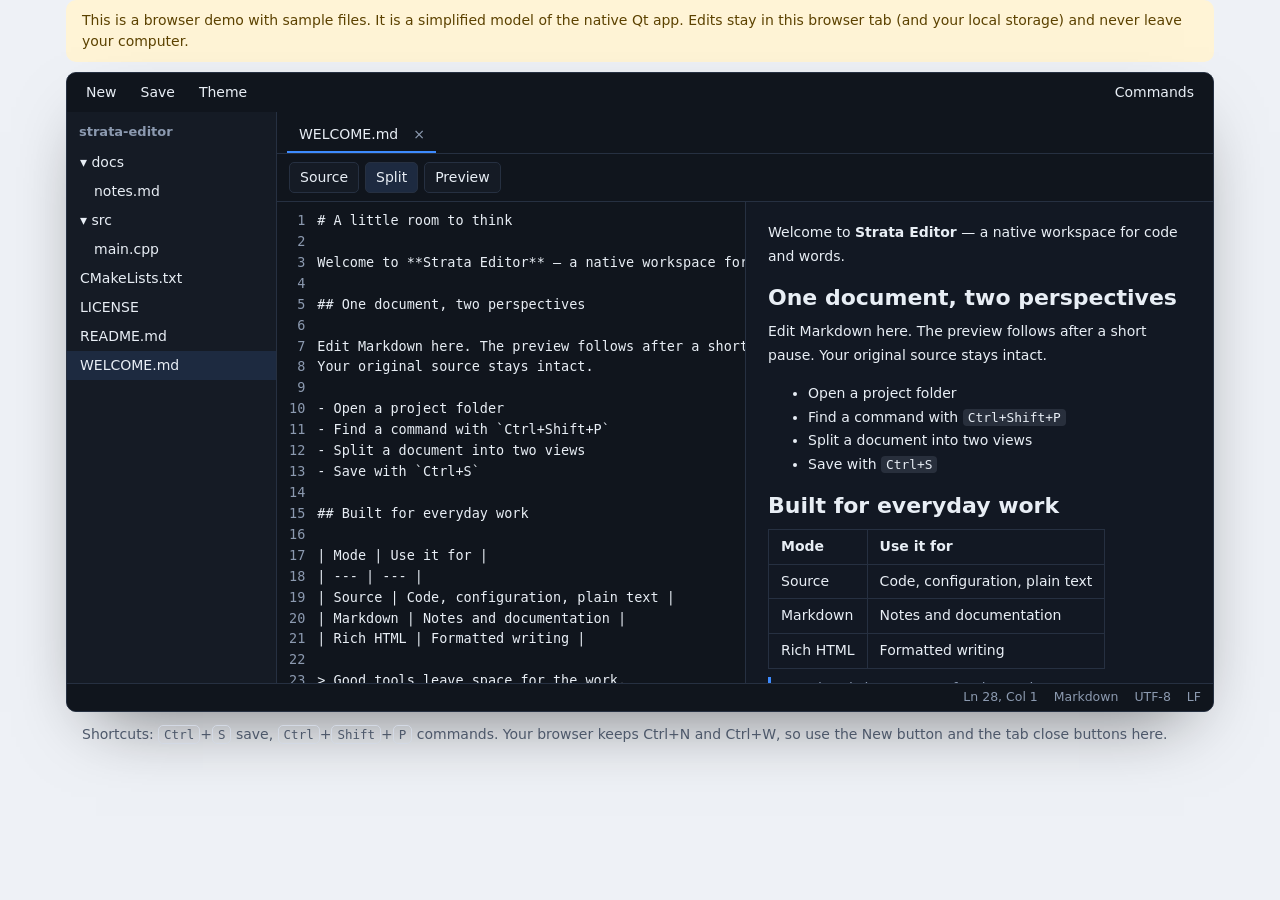
==== docs/embed/index.html @ 914ee6f6 "Run the live demo in the hero and remove the separate demo page The interactive sample-data demo now" ====
<!doctype html>
<html lang="en">
  <head>
    <meta charset="utf-8" />
    <meta name="robots" content="noindex" />
    <meta name="viewport" content="width=device-width, initial-scale=1" />
    <title>Try Strata Editor: Interactive Markdown Editor Demo</title>
    <meta
      name="description"
      content="Try a Strata Editor workspace in your browser: a project explorer, Markdown source, split view with live preview, tabs and a command palette, using sample files."
    />
    <style>
      :root {
        color-scheme: light dark;
        --page: #eef1f6;
        --ink: #18212d;
        --muted: #4d586a;
        --blue: #2f5fd0;
        --on-blue: #fff;
        --line: #d3d9e4;
        --warn-bg: #fff4d6;
        --warn-ink: #5c4200;
        font-family: Inter, "Segoe UI", system-ui, sans-serif;
        background: var(--page);
        color: var(--ink);
      }
      @media (prefers-color-scheme: dark) {
        :root {
          --page: #0c1016;
          --ink: #e8eef5;
          --muted: #a3afc0;
          --blue: #7aa2ff;
          --on-blue: #0c1016;
          --line: #263041;
          --warn-bg: #2d2610;
          --warn-ink: #f4d98a;
        }
      }
      * {
        box-sizing: border-box;
      }
      body {
        margin: 0;
        line-height: 1.5;
      }
      a {
        color: var(--blue);
      }
      .top {
        max-width: 1180px;
        margin: 0 auto;
        padding: 14px 16px 6px;
        display: flex;
        flex-wrap: wrap;
        gap: 8px 20px;
        justify-content: space-between;
        align-items: center;
      }
      .top nav {
        display: flex;
        gap: 16px;
        font-size: 15px;
      }
      .notice {
        max-width: 1148px;
        margin: 0 auto 10px;
        padding: 10px 16px;
        border-radius: 10px;
        background: var(--warn-bg);
        color: var(--warn-ink);
        font-size: 14px;
      }
      h1 {
        max-width: 1180px;
        margin: 6px auto 4px;
        padding: 0 16px;
        font-size: clamp(24px, 3.5vw, 34px);
        letter-spacing: -0.02em;
      }
      .lede {
        max-width: 1180px;
        margin: 0 auto 12px;
        padding: 0 16px;
        color: var(--muted);
      }

      /* The window */
      .app {
        --bg: #10151d;
        --panel: #151b25;
        --ink2: #e8eef5;
        --dim: #8c9ab0;
        --edge: #263041;
        --accent: #3d8bff;
        --sel: #1d2a40;
        --code: #6bd1a5;
        --head: #4aa3ff;
        --bold: #f0b45a;
        --prev-bg: #121823;
        --prev-ink: #e8eef5;
        max-width: 1148px;
        margin: 0 16px;
        margin-inline: auto;
        height: min(640px, 78vh);
        min-height: 460px;
        display: grid;
        grid-template-rows: auto minmax(0, 1fr) auto;
        background: var(--bg);
        color: var(--ink2);
        border: 1px solid var(--edge);
        border-radius: 10px;
        overflow: hidden;
        box-shadow: 0 30px 70px -30px rgba(0, 0, 0, 0.55);
        font-size: 14px;
      }
      @media (max-width: 1180px) {
        .app {
          margin-inline: 16px;
        }
      }
      .app.light {
        --bg: #e8eef5;
        --panel: #f4f7fb;
        --ink2: #18212d;
        --dim: #5d6a7d;
        --edge: #c8d1de;
        --accent: #2f6fd6;
        --sel: #d6e4f8;
        --code: #0c7a52;
        --head: #1458b8;
        --bold: #8a5200;
        --prev-bg: #fff;
        --prev-ink: #18212d;
      }
      .menu,
      .tool {
        display: flex;
        flex-wrap: wrap;
        gap: 2px;
        padding: 4px 8px;
        background: var(--bg);
      }
      .tool {
        border-bottom: 1px solid var(--edge);
        padding: 6px 12px;
      }
      .app button {
        font: inherit;
        color: inherit;
        background: transparent;
        border: 1px solid transparent;
        border-radius: 5px;
        padding: 4px 10px;
        cursor: pointer;
      }
      .app button:hover {
        background: var(--sel);
      }
      .app button[aria-pressed="true"] {
        background: var(--sel);
        border-color: var(--edge);
      }
      .grow {
        margin-left: auto;
      }
      .body {
        display: grid;
        grid-template-columns: 210px minmax(0, 1fr);
        min-height: 0;
      }
      @media (max-width: 700px) {
        .body {
          grid-template-columns: 120px minmax(0, 1fr);
        }
      }
      .side {
        background: var(--panel);
        border-right: 1px solid var(--edge);
        overflow: auto;
        padding: 6px 0;
      }
      .side h2 {
        margin: 4px 12px 6px;
        font-size: 13px;
        font-weight: 600;
        color: var(--dim);
      }
      .side ul {
        list-style: none;
        margin: 0;
        padding: 0;
      }
      .side li button {
        display: block;
        width: 100%;
        text-align: left;
        border-radius: 0;
        padding: 3px 12px 3px calc(12px + var(--d, 0) * 14px);
        white-space: nowrap;
        overflow: hidden;
        text-overflow: ellipsis;
      }
      .side li button.on {
        background: var(--sel);
      }
      .main {
        display: grid;
        grid-template-rows: auto auto minmax(0, 1fr);
        min-width: 0;
        min-height: 0;
      }
      .tabs {
        display: flex;
        gap: 2px;
        padding: 6px 10px 0;
        overflow-x: auto;
        border-bottom: 1px solid var(--edge);
      }
      .tab {
        display: flex;
        align-items: center;
        gap: 8px;
        padding: 6px 4px 6px 12px;
        border-bottom: 2px solid transparent;
        color: var(--dim);
        white-space: nowrap;
      }
      .tab.on {
        color: var(--ink2);
        border-bottom-color: var(--accent);
      }
      .tab button.x {
        padding: 0 6px;
        line-height: 1.3;
        color: var(--dim);
      }
      .tab .name {
        background: none;
        border: 0;
        padding: 0;
      }
      .modes {
        display: flex;
        gap: 6px;
        padding: 8px 12px;
      }
      .modes button {
        border-color: var(--edge);
        background: var(--panel);
      }
      .panes {
        display: grid;
        min-height: 0;
        border-top: 1px solid var(--edge);
      }
      .panes.split {
        grid-template-columns: 1fr 1fr;
      }
      .panes > * {
        min-width: 0;
        min-height: 0;
      }
      .ed {
        display: grid;
        grid-template-columns: auto minmax(0, 1fr);
        background: var(--bg);
        min-height: 0;
        overflow: hidden;
      }
      .gut {
        padding: 8px 8px 8px 12px;
        text-align: right;
        color: var(--dim);
        font: 13.5px/1.55 ui-monospace, "SF Mono", Menlo, Consolas, monospace;
        overflow: hidden;
        user-select: none;
        white-space: pre;
      }
      .ed textarea {
        width: 100%;
        height: 100%;
        resize: none;
        border: 0;
        outline: 0;
        padding: 8px 12px 8px 4px;
        background: transparent;
        color: var(--ink2);
        font: 13.5px/1.55 ui-monospace, "SF Mono", Menlo, Consolas, monospace;
        tab-size: 4;
        white-space: pre;
        overflow: auto;
      }
      .prev {
        background: var(--prev-bg);
        color: var(--prev-ink);
        overflow: auto;
        padding: 12px 22px 24px;
        border-left: 1px solid var(--edge);
        line-height: 1.7;
      }
      .panes:not(.split) .prev {
        border-left: 0;
      }
      .prev h1,
      .prev h2,
      .prev h3 {
        max-width: none;
        margin: 0.7em 0 0.4em;
        padding: 0;
        line-height: 1.25;
        letter-spacing: 0;
      }
      .prev h1 {
        font-size: 28px;
      }
      .prev h2 {
        font-size: 22px;
      }
      .prev h3 {
        font-size: 18px;
      }
      .prev p {
        margin: 0.5em 0;
      }
      .prev code {
        font-family: ui-monospace, Menlo, Consolas, monospace;
        background: rgba(128, 140, 160, 0.2);
        padding: 1px 5px;
        border-radius: 4px;
        font-size: 0.92em;
      }
      .prev pre {
        background: rgba(128, 140, 160, 0.16);
        padding: 10px 12px;
        border-radius: 6px;
        overflow: auto;
      }
      .prev pre code {
        background: none;
        padding: 0;
      }
      .prev blockquote {
        margin: 0.6em 0;
        padding: 0 14px;
        border-left: 3px solid var(--accent);
        color: var(--dim);
      }
      .prev table {
        border-collapse: collapse;
        margin: 0.6em 0;
      }
      .prev th,
      .prev td {
        border: 1px solid var(--edge);
        padding: 5px 12px;
        text-align: left;
      }
      .status {
        display: flex;
        gap: 16px;
        justify-content: flex-end;
        padding: 4px 12px;
        font-size: 12.5px;
        color: var(--dim);
        background: var(--bg);
        border-top: 1px solid var(--edge);
      }
      .status .msg {
        margin-right: auto;
      }
      .palette {
        position: fixed;
        inset: 0;
        background: rgba(0, 0, 0, 0.45);
        display: none;
        place-items: start center;
        padding-top: 14vh;
        z-index: 10;
      }
      .palette.open {
        display: grid;
      }
      .pbox {
        width: min(560px, 92vw);
        background: #151b25;
        color: #e8eef5;
        border: 1px solid #263041;
        border-radius: 10px;
        overflow: hidden;
      }
      .pbox input {
        width: 100%;
        padding: 12px 14px;
        border: 0;
        border-bottom: 1px solid #263041;
        background: transparent;
        color: inherit;
        font: inherit;
        font-size: 16px;
        outline: 0;
      }
      .pbox ul {
        list-style: none;
        margin: 0;
        padding: 6px;
        max-height: 280px;
        overflow: auto;
      }
      .pbox li {
        padding: 8px 10px;
        border-radius: 6px;
        cursor: pointer;
        display: flex;
        justify-content: space-between;
        gap: 12px;
      }
      .pbox li[aria-selected="true"] {
        background: #1d2a40;
      }
      .pbox li span {
        color: #8c9ab0;
        font-size: 12.5px;
      }
      .cta {
        max-width: 1148px;
        margin: 18px auto 40px;
        padding: 0 16px;
        display: flex;
        flex-wrap: wrap;
        gap: 12px;
      }
      .cta a {
        padding: 10px 18px;
        border-radius: 10px;
        font-weight: 650;
        text-decoration: none;
        background: var(--blue);
        color: var(--on-blue);
      }
      .cta a.secondary {
        background: transparent;
        color: var(--blue);
        border: 1px solid var(--blue);
      }
      .hint {
        max-width: 1148px;
        margin: 12px auto 0;
        padding: 0 16px;
        color: var(--muted);
        font-size: 14px;
      }
      kbd {
        font-family: ui-monospace, Menlo, monospace;
        font-size: 12.5px;
        padding: 1px 5px;
        border-radius: 5px;
        border: 1px solid var(--line);
      }
    </style>
      <style>.top,h1,.lede,.cta,body>header{display:none!important}body{min-height:0!important}.wrap{padding-bottom:0!important}</style>
  </head>
  <body>
    <div class="top">
      <strong>Strata Editor</strong>
      <nav aria-label="Demo navigation">
        <a href="../">Overview</a>
        <a href="../#install">Install</a>
        <a href="https://github.com/mikeholp87/strata-editor">GitHub</a>
      </nav>
    </div>
    <div class="notice" role="note">
      This is a browser demo with sample files. It is a simplified model of the native Qt app. Edits stay in this browser tab (and your local storage) and never leave your computer.
    </div>
    <h1>Try a Strata workspace</h1>
    <p class="lede">Edit the Markdown on the left and watch the preview follow. Open other files from the explorer, switch between Source, Split and Preview, or press <kbd>Ctrl</kbd>+<kbd>Shift</kbd>+<kbd>P</kbd> for commands.</p>

    <div class="app" id="app" role="application" aria-label="Strata Editor demo">
      <div class="menu" role="toolbar" aria-label="Menu">
        <button type="button" data-cmd="new">New</button>
        <button type="button" data-cmd="save">Save</button>
        <button type="button" data-cmd="theme">Theme</button>
        <button type="button" class="grow" data-cmd="palette">Commands</button>
      </div>
      <div class="body">
        <nav class="side" aria-label="Project explorer">
          <h2>strata-editor</h2>
          <ul id="tree"></ul>
        </nav>
        <div class="main">
          <div class="tabs" id="tabs" role="tablist"></div>
          <div class="modes" role="group" aria-label="View mode">
            <button type="button" data-mode="source" aria-pressed="false">Source</button>
            <button type="button" data-mode="split" aria-pressed="true">Split</button>
            <button type="button" data-mode="preview" aria-pressed="false">Preview</button>
          </div>
          <div class="panes split" id="panes">
            <div class="ed" id="ed">
              <div class="gut" id="gut" aria-hidden="true"></div>
              <textarea id="ta" spellcheck="false" aria-label="Editor"></textarea>
            </div>
            <div class="prev" id="prev" aria-label="Preview"></div>
          </div>
        </div>
      </div>
      <div class="status"><span class="msg" id="msg" role="status" aria-live="polite"></span><span id="pos">Ln 1, Col 1</span><span id="kind">Markdown</span><span>UTF-8</span><span>LF</span></div>
    </div>
    <p class="hint">Shortcuts: <kbd>Ctrl</kbd>+<kbd>S</kbd> save, <kbd>Ctrl</kbd>+<kbd>Shift</kbd>+<kbd>P</kbd> commands. Your browser keeps Ctrl+N and Ctrl+W, so use the New button and the tab close buttons here.</p>
    <div class="cta">
      <a href="../#install">Install Strata Editor on Linux</a>
      <a class="secondary" href="../">Back to the overview</a>
    </div>

    <div class="palette" id="palette" role="dialog" aria-label="Command palette" aria-modal="true">
      <div class="pbox">
        <input id="pq" type="text" placeholder="Type a command…" aria-label="Command" autocomplete="off" />
        <ul id="pl" role="listbox"></ul>
      </div>
    </div>

    <script>
      "use strict";
      const WELCOME = `# A little room to think

Welcome to **Strata Editor** — a native workspace for code and words.

## One document, two perspectives

Edit Markdown here. The preview follows after a short pause.
Your original source stays intact.

- Open a project folder
- Find a command with \`Ctrl+Shift+P\`
- Split a document into two views
- Save with \`Ctrl+S\`

## Built for everyday work

| Mode | Use it for |
| --- | --- |
| Source | Code, configuration, plain text |
| Markdown | Notes and documentation |
| Rich HTML | Formatted writing |

> Good tools leave space for the work.

\`\`\`cpp
const auto idea = "Make something useful.";
\`\`\`
`;
      const FILES = {
        "WELCOME.md": WELCOME,
        "README.md": "# Strata Editor\n\nA native C++20 and Qt 6 editor for text, code, Markdown and HTML.\n\n## Features\n\n- Project explorer and tabs\n- Split views with a live Markdown preview\n- Custom shortcuts and a command palette\n- Local recovery after a crash\n\nTry editing this file and switch to **Preview**.\n",
        "docs/notes.md": "# Meeting notes\n\n## Agenda\n\n1. Release checklist\n2. Packaging for Debian and Ubuntu\n3. Next milestone\n\n## Decisions\n\n- Ship the *signed* APT repository first\n- Keep the editor **offline** and free of telemetry\n\n> Write it down, then move on.\n",
        "src/main.cpp": '#include <QApplication>\n#include "ui/mainwindow.h"\n\nint main(int argc, char **argv) {\n    QApplication app(argc, argv);\n    MainWindow window;\n    window.show();\n    return app.exec();\n}\n',
        "CMakeLists.txt": "cmake_minimum_required(VERSION 3.22)\nproject(strata-editor LANGUAGES CXX)\n\nset(CMAKE_CXX_STANDARD 20)\nfind_package(Qt6 REQUIRED COMPONENTS Widgets)\n\nadd_executable(strata src/main.cpp)\ntarget_link_libraries(strata PRIVATE Qt6::Widgets)\n",
        LICENSE: "MIT License\n\nPermission is hereby granted, free of charge, to any person obtaining a copy of this software.\n",
      };
      const isMd = (n) => /\.md$/i.test(n);
      let store = {};
      try {
        store = JSON.parse(localStorage.getItem("strata-demo") || "{}") || {};
      } catch {}
      const docs = {};
      for (const [n, t] of Object.entries(FILES)) docs[n] = typeof store[n] === "string" ? store[n] : t;
      const persist = () => {
        try {
          localStorage.setItem("strata-demo", JSON.stringify(docs));
        } catch {}
      };

      const $ = (id) => document.getElementById(id);
      const ta = $("ta");
      const state = { tabs: ["WELCOME.md"], active: "WELCOME.md", mode: "split", dirty: new Set() };
      let untitled = 0;

      const esc = (s) => s.replace(/&/g, "&amp;").replace(/</g, "&lt;").replace(/>/g, "&gt;");
      const inline = (s) =>
        esc(s)
          .replace(/`([^`]+)`/g, "<code>$1</code>")
          .replace(/\*\*([^*]+)\*\*/g, "<strong>$1</strong>")
          .replace(/(^|[^*])\*([^*\s][^*]*)\*/g, "$1<em>$2</em>")
          .replace(/\[([^\]]+)\]\((https?:[^)\s]+)\)/g, '<a href="$2" rel="noopener noreferrer">$1</a>');

      function markdown(src) {
        const lines = src.replace(/\r/g, "").split("\n");
        const out = [];
        let i = 0;
        while (i < lines.length) {
          const l = lines[i];
          if (/^```/.test(l)) {
            const code = [];
            i++;
            while (i < lines.length && !/^```/.test(lines[i])) code.push(lines[i++]);
            i++;
            out.push("<pre><code>" + esc(code.join("\n")) + "</code></pre>");
          } else if (/^#{1,3} /.test(l)) {
            const n = l.match(/^#+/)[0].length;
            out.push(`<h${n}>${inline(l.slice(n + 1))}</h${n}>`);
            i++;
          } else if (/^\|.*\|\s*$/.test(l) && /^\|[\s:|-]+\|\s*$/.test(lines[i + 1] || "")) {
            const cells = (r) => r.trim().replace(/^\||\|$/g, "").split("|").map((c) => inline(c.trim()));
            let t = "<table><thead><tr>" + cells(l).map((c) => `<th>${c}</th>`).join("") + "</tr></thead><tbody>";
            i += 2;
            while (i < lines.length && /^\|.*\|\s*$/.test(lines[i])) t += "<tr>" + cells(lines[i++]).map((c) => `<td>${c}</td>`).join("") + "</tr>";
            out.push(t + "</tbody></table>");
          } else if (/^\s*([-*]|\d+\.) /.test(l)) {
            const ordered = /^\s*\d+\./.test(l);
            const tag = ordered ? "ol" : "ul";
            let t = `<${tag}>`;
            while (i < lines.length && /^\s*([-*]|\d+\.) /.test(lines[i])) t += "<li>" + inline(lines[i++].replace(/^\s*([-*]|\d+\.) /, "")) + "</li>";
            out.push(t + `</${tag}>`);
          } else if (/^> ?/.test(l)) {
            const q = [];
            while (i < lines.length && /^> ?/.test(lines[i])) q.push(lines[i++].replace(/^> ?/, ""));
            out.push("<blockquote>" + inline(q.join(" ")) + "</blockquote>");
          } else if (!l.trim()) {
            i++;
          } else {
            const p = [];
            while (i < lines.length && lines[i].trim() && !/^(#{1,3} |```|> |\s*([-*]|\d+\.) |\|)/.test(lines[i])) p.push(lines[i++]);
            if (!p.length) p.push(lines[i++]);
            out.push("<p>" + inline(p.join(" ")) + "</p>");
          }
        }
        return out.join("\n");
      }

      function renderTree() {
        const names = Object.keys(docs).sort((a, b) => (a.includes("/") === b.includes("/") ? a.localeCompare(b) : a.includes("/") ? -1 : 1));
        const ul = $("tree");
        ul.innerHTML = "";
        let lastDir = "";
        for (const n of names) {
          const [dir, base] = n.includes("/") ? n.split("/") : ["", n];
          if (dir && dir !== lastDir) {
            const li = document.createElement("li");
            const b = document.createElement("button");
            b.type = "button";
            b.disabled = true;
            b.textContent = "▾ " + dir;
            li.append(b);
            ul.append(li);
            lastDir = dir;
          }
          const li = document.createElement("li");
          const b = document.createElement("button");
          b.type = "button";
          b.style.setProperty("--d", dir ? 1 : 0);
          b.className = n === state.active ? "on" : "";
          b.textContent = base;
          b.addEventListener("click", () => openFile(n));
          li.append(b);
          ul.append(li);
        }
      }

      function renderTabs() {
        const t = $("tabs");
        t.innerHTML = "";
        for (const n of state.tabs) {
          const d = document.createElement("div");
          d.className = "tab" + (n === state.active ? " on" : "");
          d.setAttribute("role", "tab");
          d.setAttribute("aria-selected", String(n === state.active));
          const name = document.createElement("button");
          name.type = "button";
          name.className = "name";
          name.textContent = n.split("/").pop() + (state.dirty.has(n) ? " •" : "");
          name.addEventListener("click", () => openFile(n));
          const x = document.createElement("button");
          x.type = "button";
          x.className = "x";
          x.setAttribute("aria-label", "Close " + n);
          x.textContent = "×";
          x.addEventListener("click", () => closeTab(n));
          d.append(name, x);
          t.append(d);
        }
      }

      function renderPanes() {
        const md = isMd(state.active);
        const mode = md ? state.mode : "source";
        $("panes").className = "panes" + (mode === "split" ? " split" : "");
        $("ed").style.display = mode === "preview" ? "none" : "";
        $("prev").style.display = mode === "source" ? "none" : "";
        document.querySelectorAll("[data-mode]").forEach((b) => {
          b.setAttribute("aria-pressed", String(b.dataset.mode === state.mode));
          b.disabled = !md;
        });
        $("kind").textContent = md ? "Markdown" : /\.(cpp|h)$/.test(state.active) ? "C++" : "Plain text";
      }

      function renderText() {
        const v = docs[state.active] ?? "";
        if (ta.value !== v) ta.value = v;
        gutter();
        if (isMd(state.active)) $("prev").innerHTML = markdown(v);
      }
      function gutter() {
        const n = ta.value.split("\n").length;
        $("gut").textContent = Array.from({ length: n }, (_, i) => i + 1).join("\n");
        $("gut").scrollTop = ta.scrollTop;
      }
      function renderAll() {
        renderTree();
        renderTabs();
        renderPanes();
        renderText();
        caret();
      }
      function caret() {
        const before = ta.value.slice(0, ta.selectionStart);
        const ln = before.split("\n").length;
        $("pos").textContent = `Ln ${ln}, Col ${before.length - before.lastIndexOf("\n")}`;
      }
      function say(m) {
        $("msg").textContent = m;
        clearTimeout(say.t);
        say.t = setTimeout(() => ($("msg").textContent = ""), 3500);
      }

      function openFile(n) {
        if (!state.tabs.includes(n)) state.tabs.push(n);
        state.active = n;
        renderAll();
        ta.focus({ preventScroll: true });
      }
      function closeTab(n) {
        const i = state.tabs.indexOf(n);
        state.tabs.splice(i, 1);
        state.dirty.delete(n);
        if (!state.tabs.length) state.tabs.push("WELCOME.md");
        if (state.active === n) state.active = state.tabs[Math.max(0, i - 1)];
        renderAll();
      }
      function newDoc() {
        let n;
        do n = `untitled-${++untitled}.md`;
        while (docs[n] !== undefined);
        docs[n] = "# Untitled\n\nStart typing…\n";
        openFile(n);
      }
      function save() {
        state.dirty.delete(state.active);
        persist();
        renderTabs();
        say("Saved " + state.active + " to this browser. The real app writes the file to disk.");
      }
      const toggleTheme = () => $("app").classList.toggle("light");
      const setMode = (m) => {
        state.mode = m;
        renderPanes();
      };

      ta.addEventListener("input", () => {
        docs[state.active] = ta.value;
        state.dirty.add(state.active);
        gutter();
        if (isMd(state.active)) {
          clearTimeout(ta.t);
          ta.t = setTimeout(() => ($("prev").innerHTML = markdown(ta.value)), 120);
        }
        renderTabs();
        caret();
      });
      ta.addEventListener("scroll", () => ($("gut").scrollTop = ta.scrollTop));
      for (const ev of ["keyup", "click", "focus"]) ta.addEventListener(ev, caret);
      document.querySelectorAll("[data-mode]").forEach((b) => b.addEventListener("click", () => setMode(b.dataset.mode)));

      const COMMANDS = [
        ["New document", "", newDoc],
        ["Save", "Ctrl+S", save],
        ["Close tab", "", () => closeTab(state.active)],
        ["View: Source", "", () => setMode("source")],
        ["View: Split", "", () => setMode("split")],
        ["View: Preview", "", () => setMode("preview")],
        ["Toggle light and dark theme", "", toggleTheme],
        ["Open WELCOME.md", "", () => openFile("WELCOME.md")],
        ["Reset demo files", "", () => {
          localStorage.removeItem("strata-demo");
          location.reload();
        }],
      ];
      let psel = 0;
      let plist = COMMANDS;
      function renderPalette() {
        const q = $("pq").value.trim().toLowerCase();
        plist = COMMANDS.filter(([n]) => !q || n.toLowerCase().includes(q) || [...q].every((c) => n.toLowerCase().includes(c)));
        psel = Math.min(psel, Math.max(plist.length - 1, 0));
        const ul = $("pl");
        ul.innerHTML = "";
        plist.forEach(([n, k], i) => {
          const li = document.createElement("li");
          li.setAttribute("role", "option");
          li.setAttribute("aria-selected", String(i === psel));
          li.innerHTML = `${esc(n)}<span>${esc(k)}</span>`;
          li.addEventListener("click", () => runPalette(i));
          ul.append(li);
        });
      }
      function openPalette() {
        $("palette").classList.add("open");
        $("pq").value = "";
        psel = 0;
        renderPalette();
        $("pq").focus();
      }
      function closePalette() {
        $("palette").classList.remove("open");
        ta.focus({ preventScroll: true });
      }
      function runPalette(i) {
        const c = plist[i];
        closePalette();
        if (c) c[2]();
      }
      $("pq").addEventListener("input", () => {
        psel = 0;
        renderPalette();
      });
      $("pq").addEventListener("keydown", (e) => {
        if (e.key === "ArrowDown") (e.preventDefault(), (psel = Math.min(psel + 1, plist.length - 1)), renderPalette());
        else if (e.key === "ArrowUp") (e.preventDefault(), (psel = Math.max(psel - 1, 0)), renderPalette());
        else if (e.key === "Enter") (e.preventDefault(), runPalette(psel));
        else if (e.key === "Escape") closePalette();
      });
      $("palette").addEventListener("mousedown", (e) => {
        if (e.target === $("palette")) closePalette();
      });
      document.querySelectorAll("[data-cmd]").forEach((b) =>
        b.addEventListener("click", () => ({ new: newDoc, save, theme: toggleTheme, palette: openPalette })[b.dataset.cmd]()),
      );
      document.addEventListener("keydown", (e) => {
        const k = e.key.toLowerCase();
        if (e.ctrlKey && e.shiftKey && k === "p") (e.preventDefault(), openPalette());
        else if (e.ctrlKey && !e.shiftKey && k === "s") (e.preventDefault(), save());
      });

      renderAll();
    </script>
  </body>
</html>
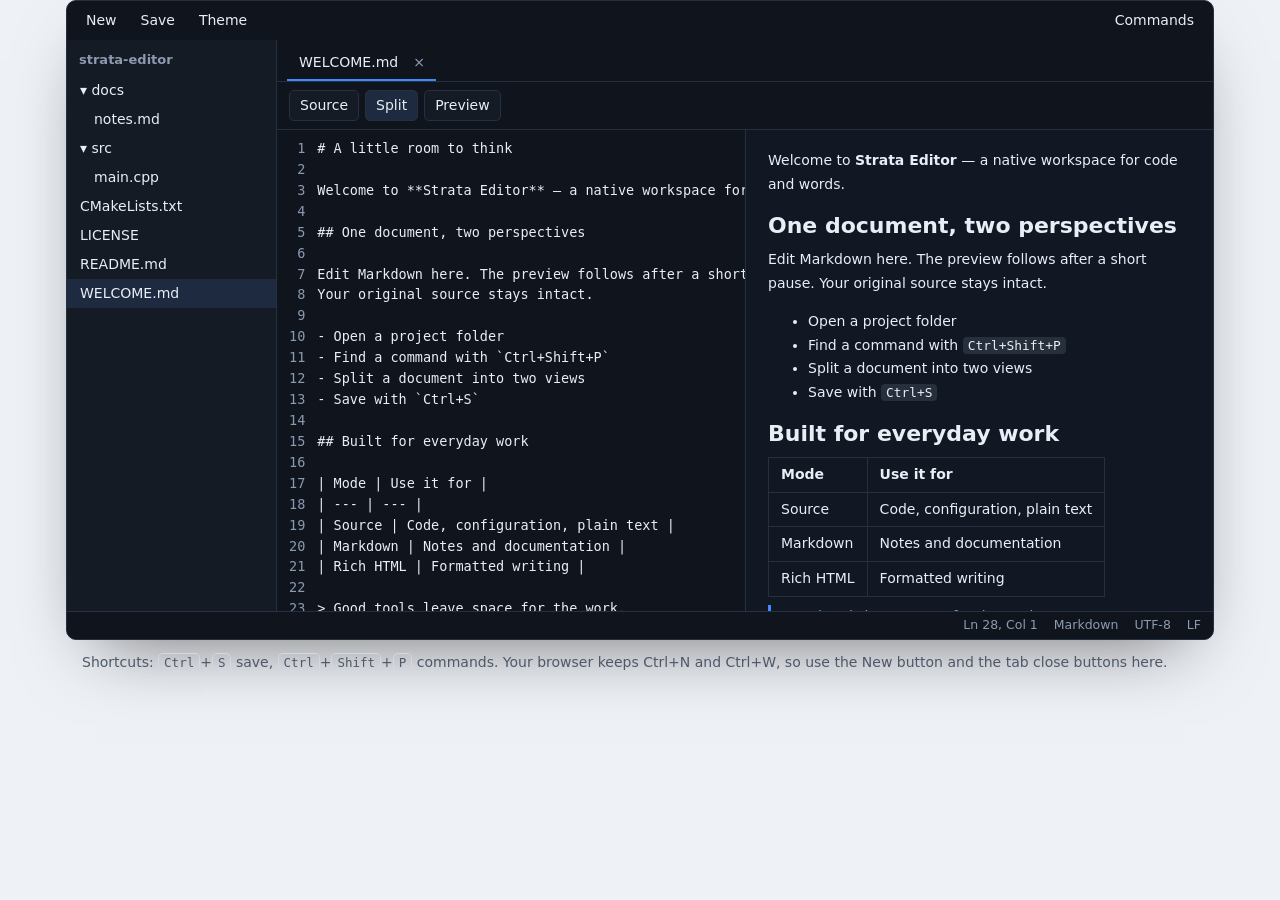
==== commit 1783a29f: "Show the hero demo without a surrounding box The frame and the yellow notice box are gone; the notic" ====
--- a/docs/embed/index.html
+++ b/docs/embed/index.html
@@ -457,7 +457,7 @@
         border: 1px solid var(--line);
       }
     </style>
-      <style>.top,h1,.lede,.cta,body>header{display:none!important}body{min-height:0!important}.wrap{padding-bottom:0!important}</style>
+      <style>.top,h1,.lede,.cta,.notice,body>header{display:none!important}body{min-height:0!important}.wrap{padding-bottom:0!important}</style>
   </head>
   <body>
     <div class="top">
